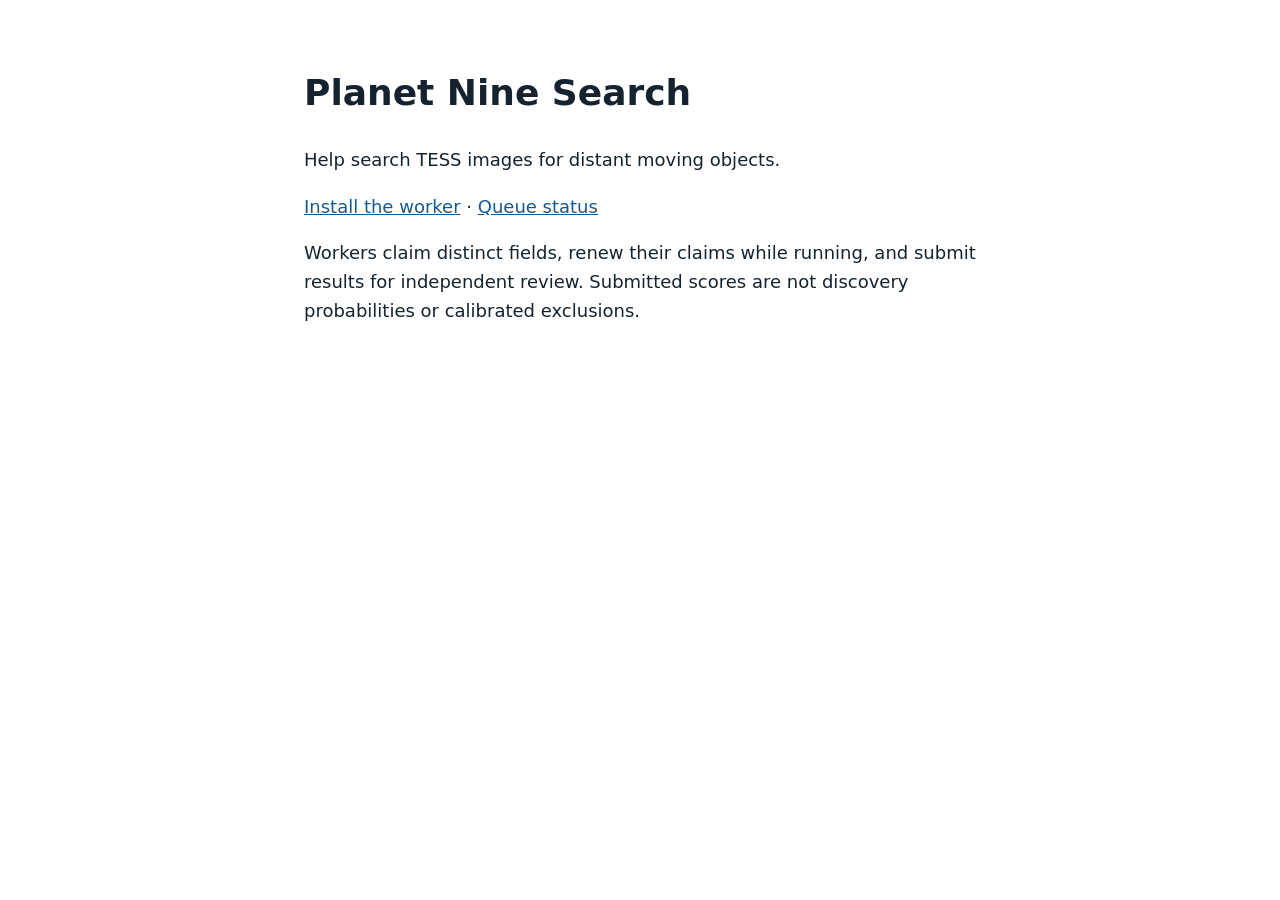
==== coordinator/index.html @ 90e3aaf9 "Publish standalone TESS search worker and leased-field coordinator" ====
<!doctype html>
<html lang="en"><meta charset="utf-8"><meta name="viewport" content="width=device-width">
<title>Planet Nine Search</title>
<style>body{font:18px/1.6 system-ui;max-width:42rem;margin:4rem auto;padding:0 1rem;color:#152331}a{color:#125a96}</style>
<h1>Planet Nine Search</h1>
<p>Help search TESS images for distant moving objects.</p>
<p><a href="https://github.com/oklo/planet-nine-search">Install the worker</a> · <a href="api.php?action=status">Queue status</a></p>
<p>Workers claim distinct fields, renew their claims while running, and submit results for independent review. Submitted scores are not discovery probabilities or calibrated exclusions.</p>
</html>
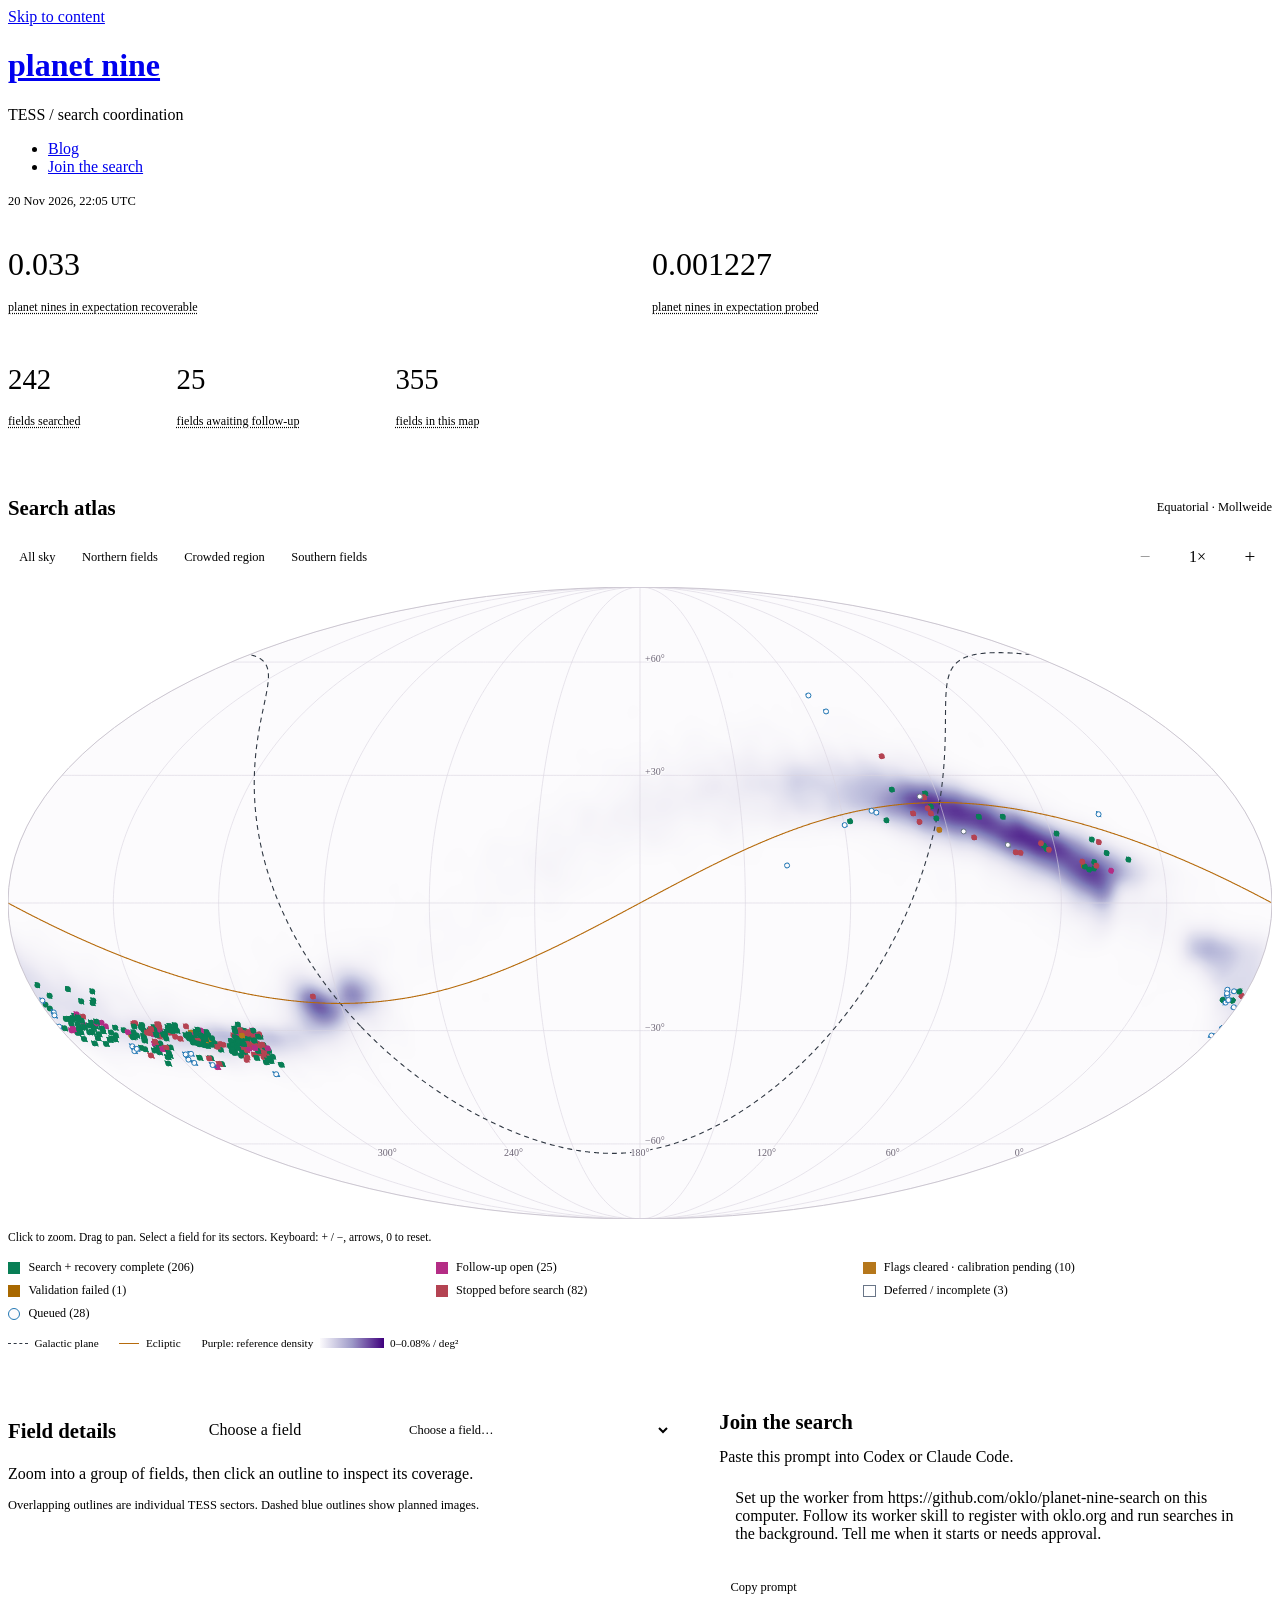
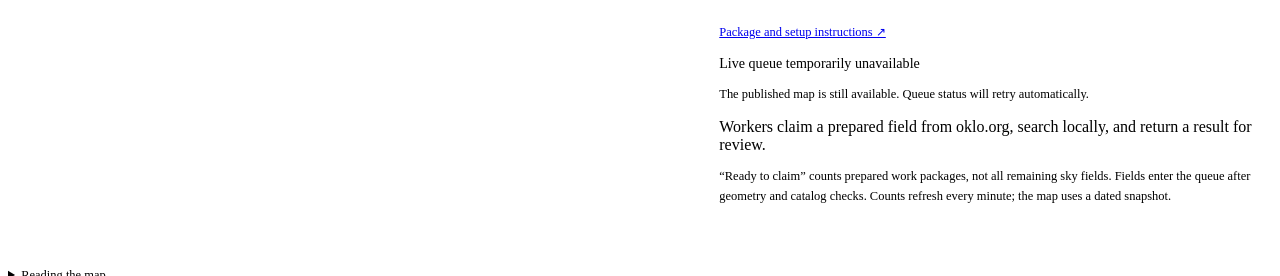
==== commit 31cb1c55: "Send project homepage visitors to the search atlas" ====
--- a/coordinator/index.html
+++ b/coordinator/index.html
@@ -1,9 +1,7 @@
 <!doctype html>
-<html lang="en"><meta charset="utf-8"><meta name="viewport" content="width=device-width">
-<title>Planet Nine Search</title>
-<style>body{font:18px/1.6 system-ui;max-width:42rem;margin:4rem auto;padding:0 1rem;color:#152331}a{color:#125a96}</style>
-<h1>Planet Nine Search</h1>
-<p>Help search TESS images for distant moving objects.</p>
-<p><a href="https://github.com/oklo/planet-nine-search">Install the worker</a> · <a href="api.php?action=status">Queue status</a></p>
-<p>Workers claim distinct fields, renew their claims while running, and submit results for independent review. Submitted scores are not discovery probabilities or calibrated exclusions.</p>
+<html lang="en">
+<meta charset="utf-8">
+<meta http-equiv="refresh" content="0; url=coordination/">
+<title>planet nine · TESS search coordination</title>
+<a href="coordination/">Open the planet nine search atlas</a>
 </html>
